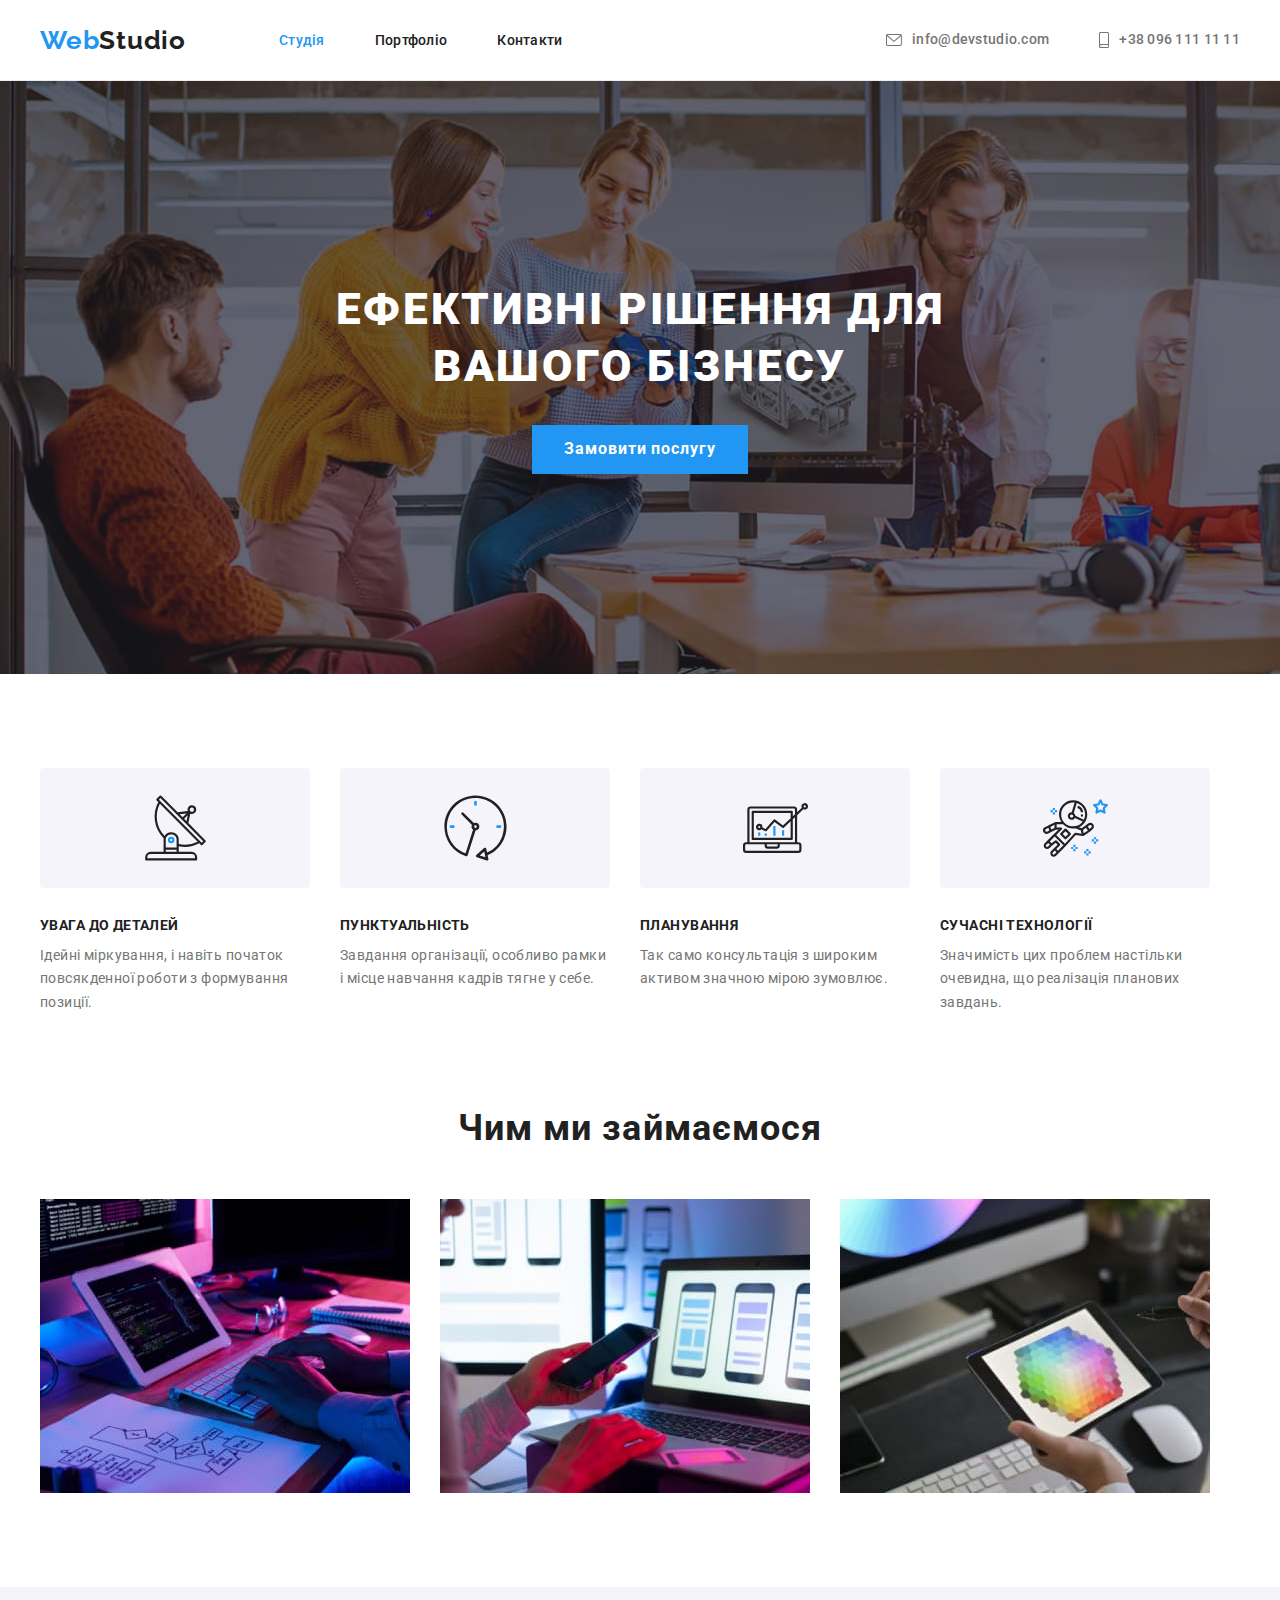
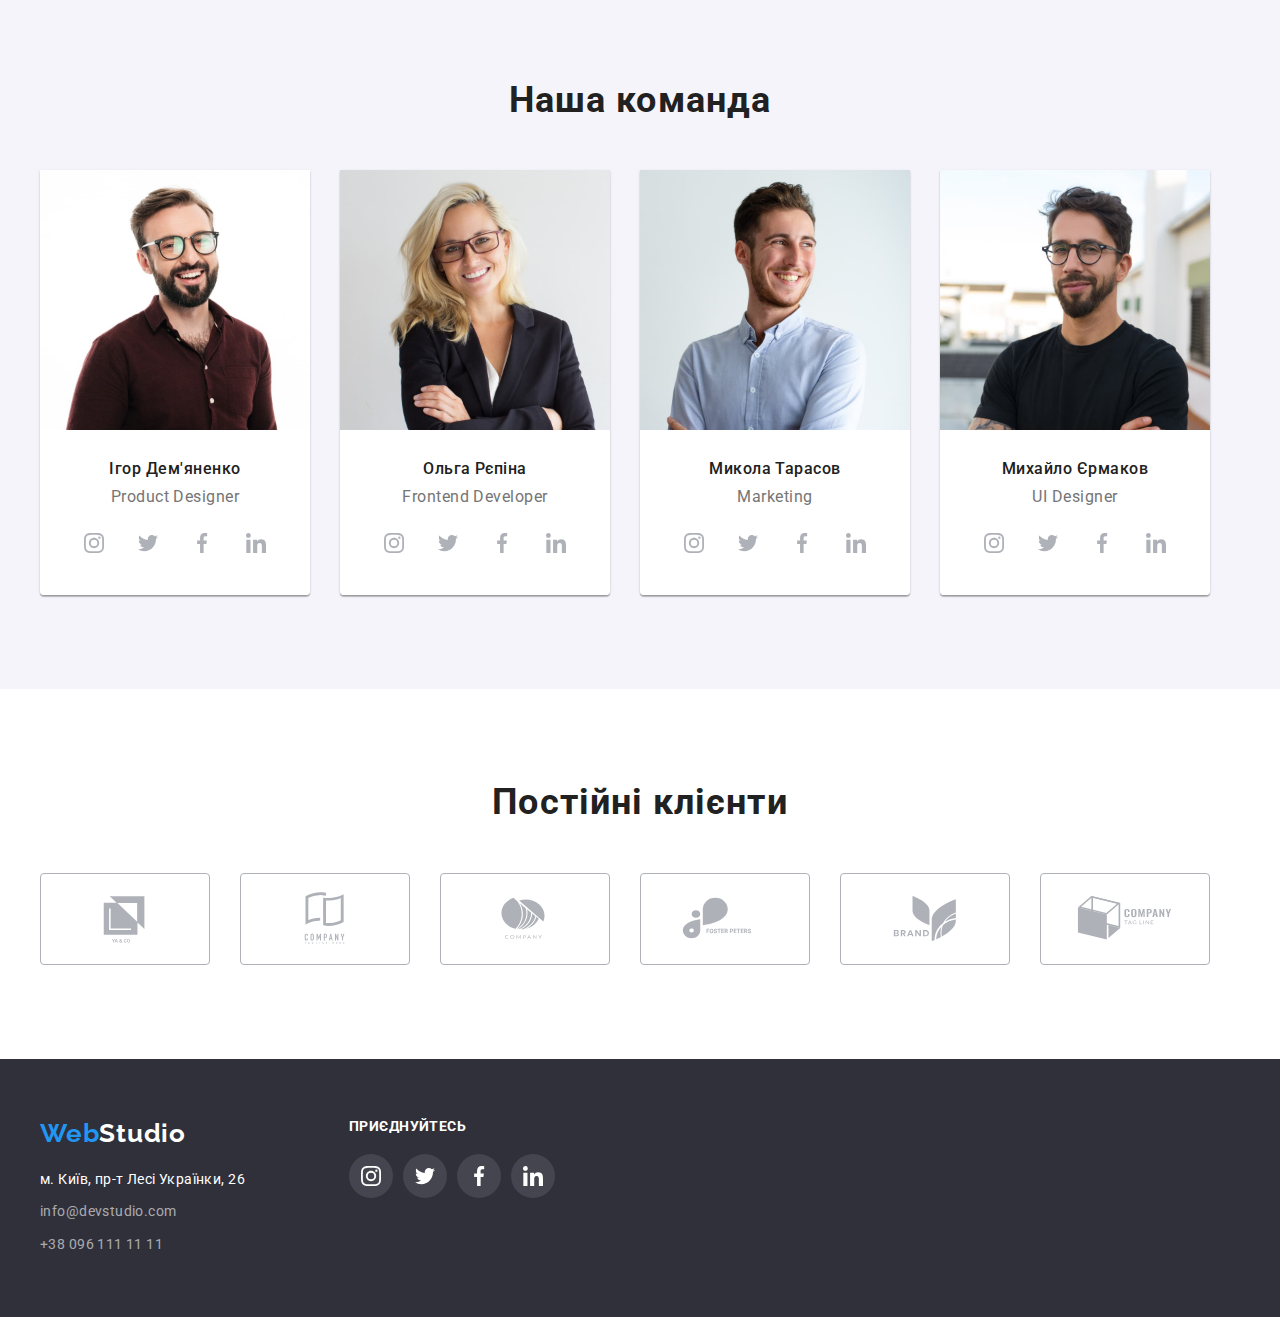
==== index.html @ 3f1c40d0 "Initial commit" ====
<!DOCTYPE html>
<html lang="en">
  <head>
    <meta charset="UTF-8" />
    <meta http-equiv="X-UA-Compatible" content="IE=edge" />
    <meta name="viewport" content="width=device-width, initial-scale=1.0" />

    <title>HTML+CSS Bootcamp</title>

    <link
      rel="stylesheet"
      href="https://cdnjs.cloudflare.com/ajax/libs/modern-normalize/1.0.0/modern-normalize.min.css"
    />

    <link href="/css/styles.css" rel="stylesheet" />
  </head>

  <body>
    <header class="header">
      <div class="container navbar">
        <a href="/" class="logo"><span>Web</span>Studio</a>

        <nav>
          <ul class="nav-list">
            <li class="nav-item">
              <a href="/" class="nav-link active">Студія</a>
            </li>
            <li class="nav-item">
              <a href="/portfolio.html" class="nav-link">Портфоліо</a>
            </li>
            <li class="nav-item">
              <a href="#" class="nav-link">Контакти</a>
            </li>
          </ul>
        </nav>

        <div class="contacts">
          <a href="mailto:info@devstudio.com" class="contacts-link">
            <svg width="16" height="12" class="contacts-icon">
              <use href="/images/icons.svg#icon-envelope"></use>
            </svg>
            info@devstudio.com
          </a>
          <a href="tel:+380961111111" class="contacts-link">
            <svg width="10" height="16" class="contacts-icon">
              <use href="/images/icons.svg#icon-smartphone"></use>
            </svg>
            +38 096 111 11 11
          </a>
        </div>
      </div>
    </header>

    <main>
      <section class="main">
        <div class="container">
          <h1>Ефективні рішення для вашого бізнесу</h1>
          <button type="button" class="btn btn-primary">
            Замовити послугу
          </button>
        </div>
      </section>

      <section class="features section">
        <div class="container">
          <ul class="feature-list">
            <li class="feature-item">
              <div class="feature-header flex">
                <svg width="65" height="70" class="feature-icon">
                  <use href="/images/icons.svg#icon-antenna"></use>
                </svg>
              </div>
              <p class="feature-title">Увага до деталей</p>
              <p class="feature-text">
                Ідейні міркування, і навіть початок повсякденної роботи з
                формування позиції.
              </p>
            </li>
            <li class="feature-item">
              <div class="feature-header flex">
                <svg width="65" height="70" class="feature-icon">
                  <use href="/images/icons.svg#icon-clock"></use>
                </svg>
              </div>
              <p class="feature-title">Пунктуальність</p>
              <p class="feature-text">
                Завдання організації, особливо рамки і місце навчання кадрів
                тягне у себе.
              </p>
            </li>
            <li class="feature-item">
              <div class="feature-header flex">
                <svg width="65" height="70" class="feature-icon">
                  <use href="/images/icons.svg#icon-diagram"></use>
                </svg>
              </div>
              <p class="feature-title">Планування</p>
              <p class="feature-text">
                Так само консультація з широким активом значною мірою зумовлює.
              </p>
            </li>
            <li class="feature-item">
              <div class="feature-header flex">
                <svg width="65" height="70" class="feature-icon">
                  <use href="/images/icons.svg#icon-astronaut"></use>
                </svg>
              </div>
              <p class="feature-title">Сучасні технології</p>
              <p class="feature-text">
                Значимість цих проблем настільки очевидна, що реалізація
                планових завдань.
              </p>
            </li>
          </ul>
        </div>
      </section>

      <section class="about-us section">
        <div class="container">
          <h2 class="section-title">Чим ми займаємося</h2>
          <ul class="gallery-list">
            <li class="gallery-item">
              <img
                src="images/image-01.jpg"
                alt="Developer learning HTML markup"
                width="370"
                height="294"
              />
            </li>
            <li class="gallery-item">
              <img
                src="images/image-02.jpg"
                alt="Developer learning HTML flex-box"
                width="370"
                height="294"
              />
            </li>
            <li class="gallery-item">
              <img
                src="images/image-03.jpg"
                alt="Developer using color-picker"
                width="370"
                height="294"
              />
            </li>
          </ul>
        </div>
      </section>

      <section class="team section">
        <div class="container">
          <h2 class="section-title">Наша команда</h2>
          <ul class="team-list">
            <li class="team-item">
              <figure>
                <img
                  src="images/hero-01.jpg"
                  alt="Product Designer"
                  width="270"
                  height="260"
                />
                <figcaption>
                  <p class="team-name">Ігор Дем'яненко</p>
                  <p class="team-role">Product Designer</p>
                  <ul class="social-links-list">
                    <li class="social-links-item">
                      <a href="#" class="social-link flex">
                        <svg width="20" height="20" class="social-icon">
                          <use href="/images/icons.svg#icon-instagram"></use>
                        </svg>
                      </a>
                    </li>
                    <li class="social-links-item">
                      <a href="#" class="social-link flex">
                        <svg width="20" height="20" class="social-icon">
                          <use href="/images/icons.svg#icon-twitter"></use>
                        </svg>
                      </a>
                    </li>
                    <li class="social-links-item">
                      <a href="#" class="social-link flex">
                        <svg width="20" height="20" class="social-icon">
                          <use href="/images/icons.svg#icon-facebook"></use>
                        </svg>
                      </a>
                    </li>
                    <li class="social-links-item">
                      <a href="#" class="social-link flex">
                        <svg width="20" height="20" class="social-icon">
                          <use href="/images/icons.svg#icon-linkedin"></use>
                        </svg>
                      </a>
                    </li>
                  </ul>
                </figcaption>
              </figure>
            </li>
            <li class="team-item">
              <figure>
                <img
                  src="images/hero-02.jpg"
                  alt="Frontend Developer"
                  width="270"
                  height="260"
                />
                <figcaption>
                  <p class="team-name">Ольга Рєпіна</p>
                  <p class="team-role">Frontend Developer</p>
                  <ul class="social-links-list">
                    <li class="social-links-item">
                      <a href="#" class="social-link flex">
                        <svg width="20" height="20" class="social-icon">
                          <use href="/images/icons.svg#icon-instagram"></use>
                        </svg>
                      </a>
                    </li>
                    <li class="social-links-item">
                      <a href="#" class="social-link flex">
                        <svg width="20" height="20" class="social-icon">
                          <use href="/images/icons.svg#icon-twitter"></use>
                        </svg>
                      </a>
                    </li>
                    <li class="social-links-item">
                      <a href="#" class="social-link flex">
                        <svg width="20" height="20" class="social-icon">
                          <use href="/images/icons.svg#icon-facebook"></use>
                        </svg>
                      </a>
                    </li>
                    <li class="social-links-item">
                      <a href="#" class="social-link flex">
                        <svg width="20" height="20" class="social-icon">
                          <use href="/images/icons.svg#icon-linkedin"></use>
                        </svg>
                      </a>
                    </li>
                  </ul>
                </figcaption>
              </figure>
            </li>
            <li class="team-item">
              <figure>
                <img
                  src="images/hero-03.jpg"
                  alt="Marketing"
                  width="270"
                  height="260"
                />
                <figcaption>
                  <p class="team-name">Микола Тарасов</p>
                  <p class="team-role">Marketing</p>
                  <ul class="social-links-list">
                    <li class="social-links-item">
                      <a href="#" class="social-link flex">
                        <svg width="20" height="20" class="social-icon">
                          <use href="/images/icons.svg#icon-instagram"></use>
                        </svg>
                      </a>
                    </li>
                    <li class="social-links-item">
                      <a href="#" class="social-link flex">
                        <svg width="20" height="20" class="social-icon">
                          <use href="/images/icons.svg#icon-twitter"></use>
                        </svg>
                      </a>
                    </li>
                    <li class="social-links-item">
                      <a href="#" class="social-link flex">
                        <svg width="20" height="20" class="social-icon">
                          <use href="/images/icons.svg#icon-facebook"></use>
                        </svg>
                      </a>
                    </li>
                    <li class="social-links-item">
                      <a href="#" class="social-link flex">
                        <svg width="20" height="20" class="social-icon">
                          <use href="/images/icons.svg#icon-linkedin"></use>
                        </svg>
                      </a>
                    </li>
                  </ul>
                </figcaption>
              </figure>
            </li>
            <li class="team-item">
              <figure>
                <img
                  src="images/hero-04.jpg"
                  alt="UI Designer"
                  width="270"
                  height="260"
                />
                <figcaption>
                  <p class="team-name">Михайло Єрмаков</p>
                  <p class="team-role">UI Designer</p>
                  <ul class="social-links-list">
                    <li class="social-links-item">
                      <a href="#" class="social-link flex">
                        <svg width="20" height="20" class="social-icon">
                          <use href="/images/icons.svg#icon-instagram"></use>
                        </svg>
                      </a>
                    </li>
                    <li class="social-links-item">
                      <a href="#" class="social-link flex">
                        <svg width="20" height="20" class="social-icon">
                          <use href="/images/icons.svg#icon-twitter"></use>
                        </svg>
                      </a>
                    </li>
                    <li class="social-links-item">
                      <a href="#" class="social-link flex">
                        <svg width="20" height="20" class="social-icon">
                          <use href="/images/icons.svg#icon-facebook"></use>
                        </svg>
                      </a>
                    </li>
                    <li class="social-links-item">
                      <a href="#" class="social-link flex">
                        <svg width="20" height="20" class="social-icon">
                          <use href="/images/icons.svg#icon-linkedin"></use>
                        </svg>
                      </a>
                    </li>
                  </ul>
                </figcaption>
              </figure>
            </li>
          </ul>
        </div>
      </section>

      <section class="clients section">
        <div class="container">
          <h2 class="section-title">Постійні клієнти</h2>
          <ul class="clients-list">
            <li class="clients-item">
              <a href="#" class="clients-data flex">
                <svg width="106" height="60" class="clients-icon">
                  <use href="/images/icons.svg#icon-logo-client-01"></use>
                </svg>
              </a>
            </li>
            <li class="clients-item">
              <a href="#" class="clients-data flex">
                <svg width="106" height="60" class="clients-icon">
                  <use href="/images/icons.svg#icon-logo-client-02"></use>
                </svg>
              </a>
            </li>
            <li class="clients-item">
              <a href="#" class="clients-data flex">
                <svg width="106" height="60" class="clients-icon">
                  <use href="/images/icons.svg#icon-logo-client-03"></use>
                </svg>
              </a>
            </li>
            <li class="clients-item">
              <a href="#" class="clients-data flex">
                <svg width="106" height="60" class="clients-icon">
                  <use href="/images/icons.svg#icon-logo-client-04"></use>
                </svg>
              </a>
            </li>
            <li class="clients-item">
              <a href="#" class="clients-data flex">
                <svg width="106" height="60" class="clients-icon">
                  <use href="/images/icons.svg#icon-logo-client-05"></use>
                </svg>
              </a>
            </li>
            <li class="clients-item">
              <a href="#" class="clients-data flex">
                <svg width="106" height="60" class="clients-icon">
                  <use href="/images/icons.svg#icon-logo-client-06"></use>
                </svg>
              </a>
            </li>
          </ul>
        </div>
      </section>
    </main>

    <footer class="footer">
      <div class="container footer-content">
        <div class="contacts-info">
          <a href="/" class="logo"><span>Web</span>Studio</a>
          <address>
            <p class="footer-text">м. Київ, пр-т Лесі Українки, 26</p>
            <a href="mailto:info@devstudio.com" class="footer-link">
              info@devstudio.com
            </a>
            <a href="tel:+380961111111" class="footer-link">
              +38 096 111 11 11
            </a>
          </address>
        </div>

        <div class="social-links">
          <p>Приєднуйтесь</p>
          <ul class="social-links-list">
            <li class="social-links-item">
              <a href="#" class="social-link flex">
                <svg width="20" height="20" class="social-icon">
                  <use href="/images/icons.svg#icon-instagram"></use>
                </svg>
              </a>
            </li>
            <li class="social-links-item">
              <a href="#" class="social-link flex">
                <svg width="20" height="20" class="social-icon">
                  <use href="/images/icons.svg#icon-twitter"></use>
                </svg>
              </a>
            </li>
            <li class="social-links-item">
              <a href="#" class="social-link flex">
                <svg width="20" height="20" class="social-icon">
                  <use href="/images/icons.svg#icon-facebook"></use>
                </svg>
              </a>
            </li>
            <li class="social-links-item">
              <a href="#" class="social-link flex">
                <svg width="20" height="20" class="social-icon">
                  <use href="/images/icons.svg#icon-linkedin"></use>
                </svg>
              </a>
            </li>
          </ul>
        </div>
      </div>
    </footer>
  </body>
</html>
---- css/styles.css ----
@import url("https://fonts.googleapis.com/css2?family=Raleway:wght@700&family=Roboto:wght@400;500;700;900&display=swap");

/* CSS variables */
:root {
  --color-blue: #2196f3;
  --color-dark: #212121;
  --color-grey: #757575;
  --color-white: #ffffff;
}

/* Global styles */
body {
  margin: 0;
  padding: 0;
  color: var(--color-dark);
  font-family: "Roboto", sans-serif;
  font-size: 16px;
  font-weight: 400;
  line-height: 1.1;
  color: var(--color-dark);
}

h1,
h2,
h3,
h4,
h5,
h6,
p,
ul,
figure {
  margin: 0;
}

ul {
  list-style: none;
  padding: 0;
}

img {
  display: block;
}

button {
  padding: 0;
  border: none;
}

a {
  text-decoration: none;
  color: var(--color-dark);
}

a:hover,
a:focus {
  color: var(--color-blue);
}

.container {
  max-width: 1200px;
  margin: 0 auto;
}

.section {
  padding-top: 94px;
  padding-bottom: 94px;
}

.section-title {
  font-size: 36px;
  font-weight: 700;
  text-align: center;
  letter-spacing: 0.03em;
  margin-bottom: 50px;
}

.flex {
  display: flex;
  justify-content: center;
  align-items: center;
}

.btn {
  cursor: pointer;
}

.btn-primary {
  background-color: var(--color-blue);
  color: var(--color-white);
  font-weight: 700;
  line-height: 1.8;
  letter-spacing: 0.06em;
  padding: 10px 32px;
}

.btn-secondary {
  background-color: #f5f4fa;
  font-weight: 500;
  line-height: 1.6;
  letter-spacing: 0.03em;
  padding: 6px 22px;
  border-radius: 4px;
}

.btn-secondary:hover,
.btn-secondary:focus {
  background-color: var(--color-blue);
  color: var(--color-white);
  box-shadow: 0px 3px 1px rgba(0, 0, 0, 0.1), 0px 1px 2px rgba(0, 0, 0, 0.08),
    0px 2px 2px rgba(0, 0, 0, 0.12);
}

/* Project Logo */
.logo {
  font-family: "Raleway", sans-serif;
  font-size: 26px;
  font-weight: 700;
  letter-spacing: 0.03em;
  margin-right: 93px;
}

.logo:hover,
.logo:focus {
  color: var(--color-dark);
}

.logo > span {
  color: var(--color-blue);
}

/* Header */
.header {
  border-bottom: 1px solid #ececec;
}

.navbar {
  display: flex;
  align-items: center;
  height: 80px;
}

.nav-list {
  display: flex;
}

.nav-item:not(:last-child) {
  margin-right: 50px;
}

.nav-link {
  font-size: 14px;
  font-weight: 500;
  letter-spacing: 0.02em;
}

.nav-link:hover,
.nav-link:focus {
  color: var(--color-blue);
}

.nav-link.active {
  color: var(--color-blue);
}

.contacts {
  margin-left: auto;
  display: flex;
}

.contacts-link {
  font-size: 14px;
  font-weight: 500;
  letter-spacing: 0.02em;
  color: var(--color-grey);
  display: flex;
  align-items: center;
}

.contacts-link:not(:last-child) {
  margin-right: 50px;
}

.contacts-link:hover,
.contacts-link:focus {
  color: var(--color-blue);
}

.contacts-icon {
  margin-right: 10px;
  fill: var(--color-grey);
}

.contacts-link:hover .contacts-icon,
.contacts-link:focus .contacts-icon {
  fill: var(--color-blue);
}

/* Main section */
.main {
  background-color: #2f303a;
  background: linear-gradient(rgba(47, 48, 58, 0.4), rgba(47, 48, 58, 0.4)),
    url("/images/main-background.jpg");
  background-size: cover;
  background-repeat: no-repeat;
  padding: 200px 15px;
  text-align: center;
}

.main h1 {
  font-size: 44px;
  font-weight: 900;
  line-height: 1.3;
  letter-spacing: 0.06em;
  color: var(--color-white);
  text-transform: uppercase;
  max-width: 696px;
  margin: 0 auto 30px;
}

/* Features section */
.feature-list {
  display: flex;
}

.feature-item {
  max-width: 270px;
}

.feature-item:not(:last-child) {
  margin-right: 30px;
}

.feature-header {
  width: 100%;
  height: 120px;
  background-color: #f5f4fa;
  border-radius: 4px;
  margin-bottom: 30px;
}

.feature-icon {
  width: auto;
}

.feature-title {
  font-size: 14px;
  font-weight: 700;
  letter-spacing: 0.03em;
  text-transform: uppercase;
  margin-bottom: 10px;
}

.feature-text {
  font-size: 14px;
  line-height: 1.7;
  letter-spacing: 0.03em;
  color: var(--color-grey);
}

/* About-us section */
.about-us.section {
  padding-top: 0;
}

.gallery-list {
  display: flex;
}

.gallery-item:not(:last-child) {
  margin-right: 30px;
}

/* Team section */
.team {
  background-color: #f5f4fa;
}

.team-list {
  display: flex;
}

.team-item:not(:last-child) {
  margin-right: 30px;
}

.team-item {
  box-shadow: 0px 1px 3px rgba(0, 0, 0, 0.12), 0px 1px 1px rgba(0, 0, 0, 0.14),
    0px 2px 1px rgba(0, 0, 0, 0.2);
  border-radius: 0 0 4px 4px;
}

.team-item figcaption {
  padding: 30px 15px;
  background-color: var(--color-white);
  border-radius: 0 0 4px 4px;
}

.team-name {
  font-weight: 500;
  text-align: center;
  letter-spacing: 0.03em;
  margin-bottom: 10px;
}

.team-role {
  color: var(--color-grey);
  text-align: center;
  letter-spacing: 0.03em;
  margin-bottom: 16px;
}

/* Clients section */
.clients-list {
  display: flex;
}

.clients-item:not(:last-child) {
  margin-right: 30px;
}

.clients-data {
  width: 170px;
  height: 92px;
  border: 1px solid #afb1b8;
  border-radius: 4px;
}

.clients-icon {
  fill: #afb1b8;
}

.clients-data:hover,
.clients-data:focus {
  border-color: var(--color-blue);
}

.clients-data:hover .clients-icon,
.clients-data:focus .clients-icon {
  fill: var(--color-blue);
}

/* Portfolio section */
.controls-list {
  display: flex;
  justify-content: center;
  margin-bottom: 50px;
}

.controls-item:not(:last-child) {
  margin-right: 8px;
}

.project-list {
  display: grid;
  gap: 30px;
  grid-template-columns: repeat(3, 1fr);
}

.project-item {
  border: 1px solid #eeeeee;
}

.project-link:hover figure,
.project-link:focus figure {
  overflow: hidden;
  box-shadow: 0px 1px 1px rgba(0, 0, 0, 0.12), 0px 4px 4px rgba(0, 0, 0, 0.06),
    1px 4px 6px rgba(0, 0, 0, 0.16);
}

.project-link:hover,
.project-link:focus {
  color: var(--color-dark);
}

.project-item {
  max-width: 370px;
}

.project-item figcaption {
  padding: 24px 20px;
}

.project-name {
  font-size: 18px;
  font-weight: 700;
  line-height: 2;
  letter-spacing: 0.06em;
  margin-bottom: 4px;
}

.project-type {
  line-height: 1.8;
  color: var(--color-grey);
  letter-spacing: 0.03em;
}

/* Social links */
.social-links-list {
  display: flex;
  justify-content: center;
}

.social-links-item:not(:last-child) {
  margin-right: 10px;
}

.social-link {
  background-color: transparent;
  width: 44px;
  height: 44px;
  border-radius: 50%;
  padding: 12px;
}

.social-link:hover,
.social-link:focus {
  background-color: var(--color-blue);
}

.social-icon {
  fill: #afb1b8;
}

.social-link:hover .social-icon,
.social-link:focus .social-icon {
  fill: var(--color-white);
}

/* Footer */
.footer {
  background-color: #2f303a;
  padding: 60px 15px;
}

.footer-content {
  display: flex;
}

.footer .logo,
.footer .logo:hover,
.footer .logo:focus {
  color: var(--color-white);
}

.footer address {
  font-style: normal;
}

.footer-text {
  font-size: 14px;
  line-height: 1.7;
  color: var(--color-white);
  letter-spacing: 0.03em;
  margin-top: 20px;
}

.footer-text,
.footer-link:not(:last-child) {
  margin-bottom: 9px;
}

.footer address {
  display: flex;
  flex-direction: column;
  max-width: 231px;
}

.footer-link {
  width: 100%;
  font-size: 14px;
  line-height: 1.7;
  letter-spacing: 0.03em;
  color: rgba(255, 255, 255, 0.6);
}

.footer-link:hover,
.footer-link:focus {
  color: var(--color-white);
}

.footer .contacts-info {
  margin-right: 70px;
}

.footer .social-links p {
  font-size: 14px;
  font-weight: 700;
  letter-spacing: 0.03em;
  text-transform: uppercase;
  margin-bottom: 20px;
  color: var(--color-white);
}

.footer .social-link {
  background-color: rgba(255, 255, 255, 0.1);
}

.footer .social-link:hover,
.footer .social-link:focus {
  background-color: var(--color-blue);
}

.footer .social-icon {
  fill: var(--color-white);
}
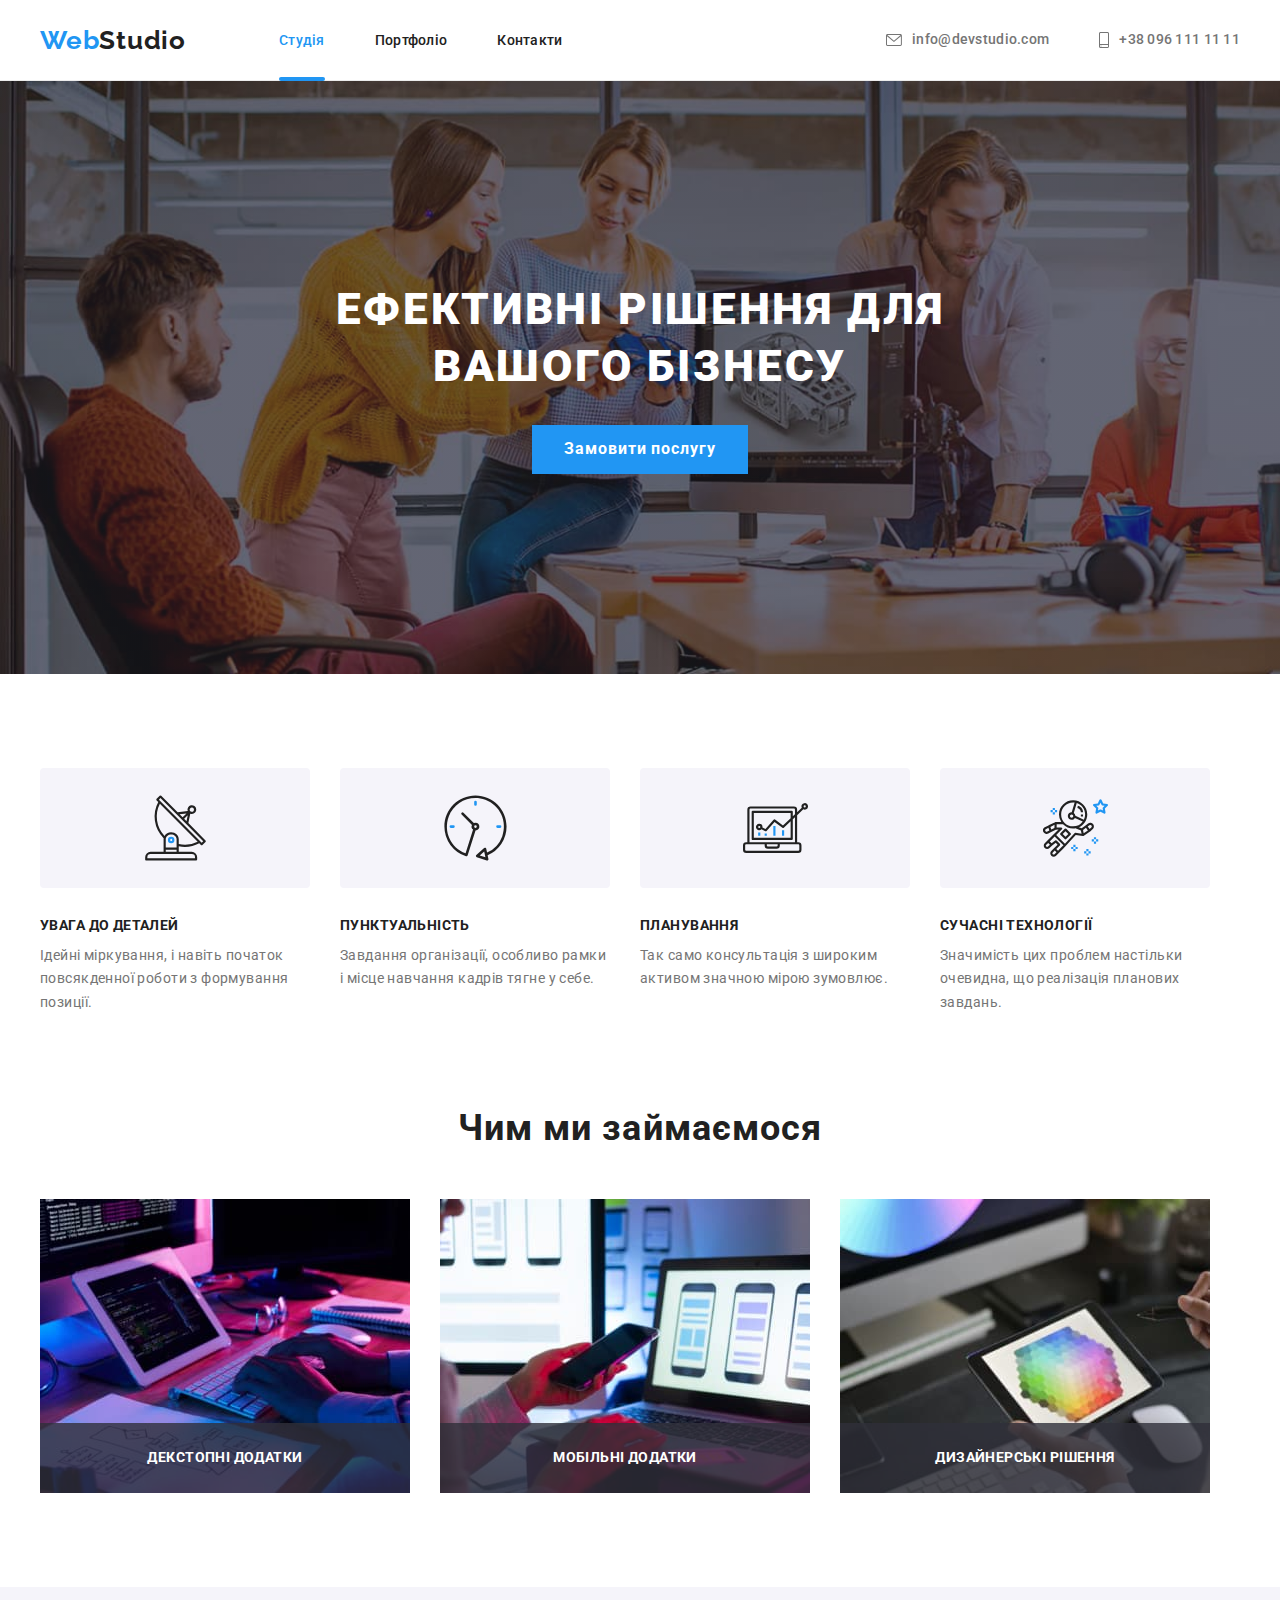
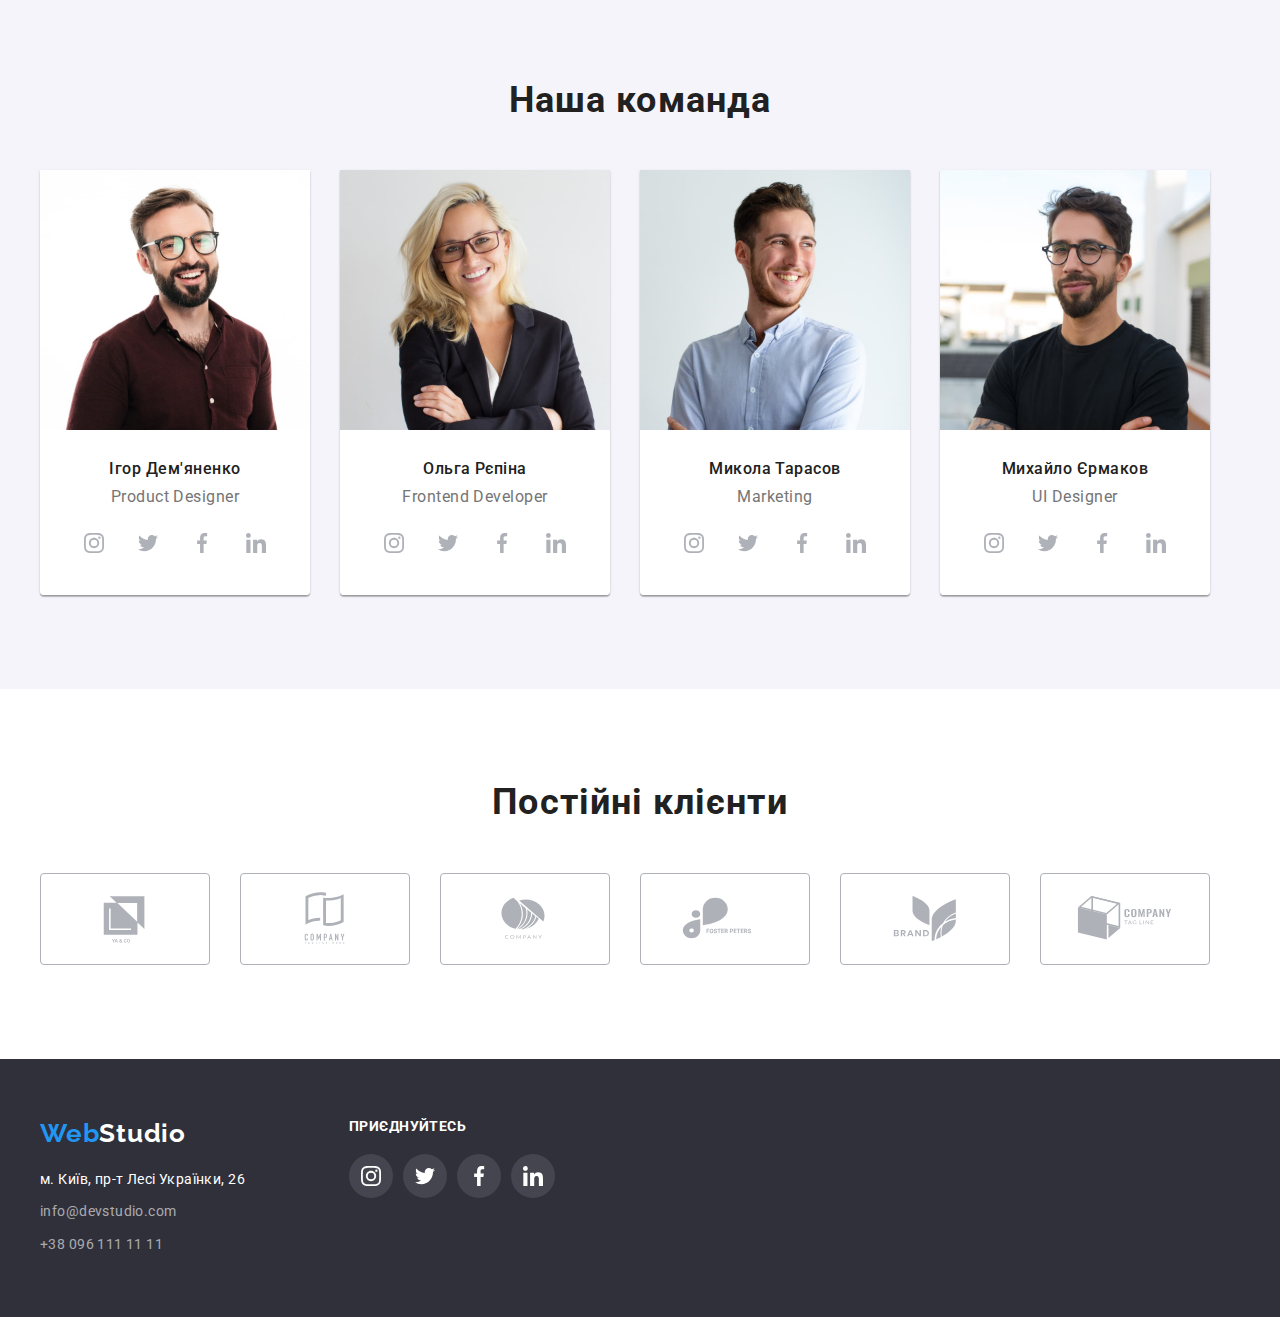
==== commit 22e33366: "Fix initial commit" ====
--- a/index.html
+++ b/index.html
@@ -55,7 +55,7 @@
       <section class="main">
         <div class="container">
           <h1>Ефективні рішення для вашого бізнесу</h1>
-          <button type="button" class="btn btn-primary">
+          <button type="button" class="btn btn-primary" data-modal-open>
             Замовити послугу
           </button>
         </div>
@@ -126,6 +126,7 @@
                 width="370"
                 height="294"
               />
+              <div class="gallery-text">Декстопні додатки</div>
             </li>
             <li class="gallery-item">
               <img
@@ -134,6 +135,7 @@
                 width="370"
                 height="294"
               />
+              <div class="gallery-text">Мобільні додатки</div>
             </li>
             <li class="gallery-item">
               <img
@@ -142,6 +144,7 @@
                 width="370"
                 height="294"
               />
+              <div class="gallery-text">Дизайнерські рішення</div>
             </li>
           </ul>
         </div>
@@ -336,42 +339,42 @@
           <h2 class="section-title">Постійні клієнти</h2>
           <ul class="clients-list">
             <li class="clients-item">
-              <a href="#" class="clients-data flex">
+              <a href="#" class="clients-link flex">
                 <svg width="106" height="60" class="clients-icon">
                   <use href="/images/icons.svg#icon-logo-client-01"></use>
                 </svg>
               </a>
             </li>
             <li class="clients-item">
-              <a href="#" class="clients-data flex">
+              <a href="#" class="clients-link flex">
                 <svg width="106" height="60" class="clients-icon">
                   <use href="/images/icons.svg#icon-logo-client-02"></use>
                 </svg>
               </a>
             </li>
             <li class="clients-item">
-              <a href="#" class="clients-data flex">
+              <a href="#" class="clients-link flex">
                 <svg width="106" height="60" class="clients-icon">
                   <use href="/images/icons.svg#icon-logo-client-03"></use>
                 </svg>
               </a>
             </li>
             <li class="clients-item">
-              <a href="#" class="clients-data flex">
+              <a href="#" class="clients-link flex">
                 <svg width="106" height="60" class="clients-icon">
                   <use href="/images/icons.svg#icon-logo-client-04"></use>
                 </svg>
               </a>
             </li>
             <li class="clients-item">
-              <a href="#" class="clients-data flex">
+              <a href="#" class="clients-link flex">
                 <svg width="106" height="60" class="clients-icon">
                   <use href="/images/icons.svg#icon-logo-client-05"></use>
                 </svg>
               </a>
             </li>
             <li class="clients-item">
-              <a href="#" class="clients-data flex">
+              <a href="#" class="clients-link flex">
                 <svg width="106" height="60" class="clients-icon">
                   <use href="/images/icons.svg#icon-logo-client-06"></use>
                 </svg>
@@ -432,5 +435,17 @@
         </div>
       </div>
     </footer>
+
+    <div class="backdrop is-hidden" data-modal>
+      <div class="modal">
+        <button type="button" class="close-btn" data-modal-close>
+          <svg width="11" height="11">
+            <use href="/images/icons.svg#icon-close"></use>
+          </svg>
+        </button>
+      </div>
+    </div>
+
+    <script src="/js/modal.js"></script>
   </body>
 </html>
--- a/css/styles.css
+++ b/css/styles.css
@@ -82,6 +82,8 @@
 
 .btn {
   cursor: pointer;
+  transition-property: background-color, color;
+  transition: 250ms cubic-bezier(0.4, 0, 0.2, 1);
 }
 
 .btn-primary {
@@ -143,6 +145,10 @@
   display: flex;
 }
 
+.nav-item {
+  position: relative;
+}
+
 .nav-item:not(:last-child) {
   margin-right: 50px;
 }
@@ -151,6 +157,7 @@
   font-size: 14px;
   font-weight: 500;
   letter-spacing: 0.02em;
+  transition: color 250ms cubic-bezier(0.4, 0, 0.2, 1);
 }
 
 .nav-link:hover,
@@ -162,6 +169,17 @@
   color: var(--color-blue);
 }
 
+.nav-item .active::after {
+  content: "";
+  display: block;
+  position: absolute;
+  bottom: -32px;
+  width: 100%;
+  height: 4px;
+  border-radius: 2px;
+  background-color: var(--color-blue);
+}
+
 .contacts {
   margin-left: auto;
   display: flex;
@@ -174,6 +192,7 @@
   color: var(--color-grey);
   display: flex;
   align-items: center;
+  transition: color 250ms cubic-bezier(0.4, 0, 0.2, 1);
 }
 
 .contacts-link:not(:last-child) {
@@ -188,6 +207,7 @@
 .contacts-icon {
   margin-right: 10px;
   fill: var(--color-grey);
+  transition: fill 250ms cubic-bezier(0.4, 0, 0.2, 1);
 }
 
 .contacts-link:hover .contacts-icon,
@@ -266,8 +286,26 @@
   display: flex;
 }
 
+.gallery-item {
+  position: relative;
+}
+
 .gallery-item:not(:last-child) {
   margin-right: 30px;
+}
+
+.gallery-text {
+  position: absolute;
+  bottom: 0;
+  padding: 27px 15px;
+  width: 100%;
+  font-size: 14px;
+  font-weight: 700;
+  letter-spacing: 0.03em;
+  text-align: center;
+  text-transform: uppercase;
+  background-color: rgba(47, 48, 58, 0.8);
+  color: var(--color-white);
 }
 
 /* Team section */
@@ -318,24 +356,26 @@
   margin-right: 30px;
 }
 
-.clients-data {
+.clients-link {
   width: 170px;
   height: 92px;
   border: 1px solid #afb1b8;
   border-radius: 4px;
+  transition: border-color 250ms cubic-bezier(0.4, 0, 0.2, 1);
 }
 
 .clients-icon {
   fill: #afb1b8;
-}
-
-.clients-data:hover,
-.clients-data:focus {
+  transition: fill 250ms cubic-bezier(0.4, 0, 0.2, 1);
+}
+
+.clients-link:hover,
+.clients-link:focus {
   border-color: var(--color-blue);
 }
 
-.clients-data:hover .clients-icon,
-.clients-data:focus .clients-icon {
+.clients-link:hover .clients-icon,
+.clients-link:focus .clients-icon {
   fill: var(--color-blue);
 }
 
@@ -358,6 +398,7 @@
 
 .project-item {
   border: 1px solid #eeeeee;
+  max-width: 370px;
 }
 
 .project-link:hover figure,
@@ -372,11 +413,7 @@
   color: var(--color-dark);
 }
 
-.project-item {
-  max-width: 370px;
-}
-
-.project-item figcaption {
+.project-info {
   padding: 24px 20px;
 }
 
@@ -394,6 +431,31 @@
   letter-spacing: 0.03em;
 }
 
+.project-container {
+  position: relative;
+  overflow: hidden;
+}
+
+.project-text {
+  padding: 66px 24px;
+  position: absolute;
+  top: 0;
+  left: 0;
+  width: 100%;
+  transform: translateY(100%);
+  background-color: rgba(33, 150, 243, 0.9);
+  color: var(--color-white);
+  font-size: 18px;
+  line-height: 1.5;
+  letter-spacing: 0.03em;
+  transition: transform 250ms cubic-bezier(0.4, 0, 0.2, 1);
+}
+
+.project-link:hover .project-text,
+.project-link:focus .project-text {
+  transform: translateY(0%);
+}
+
 /* Social links */
 .social-links-list {
   display: flex;
@@ -410,6 +472,7 @@
   height: 44px;
   border-radius: 50%;
   padding: 12px;
+  transition: background-color 250ms cubic-bezier(0.4, 0, 0.2, 1);
 }
 
 .social-link:hover,
@@ -419,11 +482,58 @@
 
 .social-icon {
   fill: #afb1b8;
+  transition: fill 250ms cubic-bezier(0.4, 0, 0.2, 1);
 }
 
 .social-link:hover .social-icon,
 .social-link:focus .social-icon {
   fill: var(--color-white);
+}
+
+/* Modal window */
+.backdrop {
+  position: fixed;
+  top: 0;
+  left: 0;
+  width: 100%;
+  height: 100%;
+  background-color: rgba(0, 0, 0, 0.2);
+  opacity: 1;
+  transition: opacity 250ms cubic-bezier(0.4, 0, 0.2, 1);
+}
+
+.modal {
+  position: absolute;
+  top: 50%;
+  left: 50%;
+  width: 528px;
+  min-height: 581px;
+  transform: translate(-50%, -50%);
+  background-color: var(--color-white);
+  border-radius: 4px;
+  box-shadow: 0px 1px 3px rgba(0, 0, 0, 0.12), 0px 1px 1px rgba(0, 0, 0, 0.14),
+    0px 2px 1px rgba(0, 0, 0, 0.2);
+}
+
+.close-btn {
+  display: flex;
+  align-items: center;
+  justify-content: center;
+  position: absolute;
+  top: 8px;
+  right: 8px;
+  width: 30px;
+  height: 30px;
+  border: 1px solid rgba(0, 0, 0, 0.1);
+  border-radius: 50%;
+  background-color: var(--third-color);
+  cursor: pointer;
+}
+
+.is-hidden {
+  opacity: 0;
+  visibility: 0;
+  pointer-events: none;
 }
 
 /* Footer */
@@ -471,6 +581,7 @@
   line-height: 1.7;
   letter-spacing: 0.03em;
   color: rgba(255, 255, 255, 0.6);
+  transition: color 250ms cubic-bezier(0.4, 0, 0.2, 1);
 }
 
 .footer-link:hover,
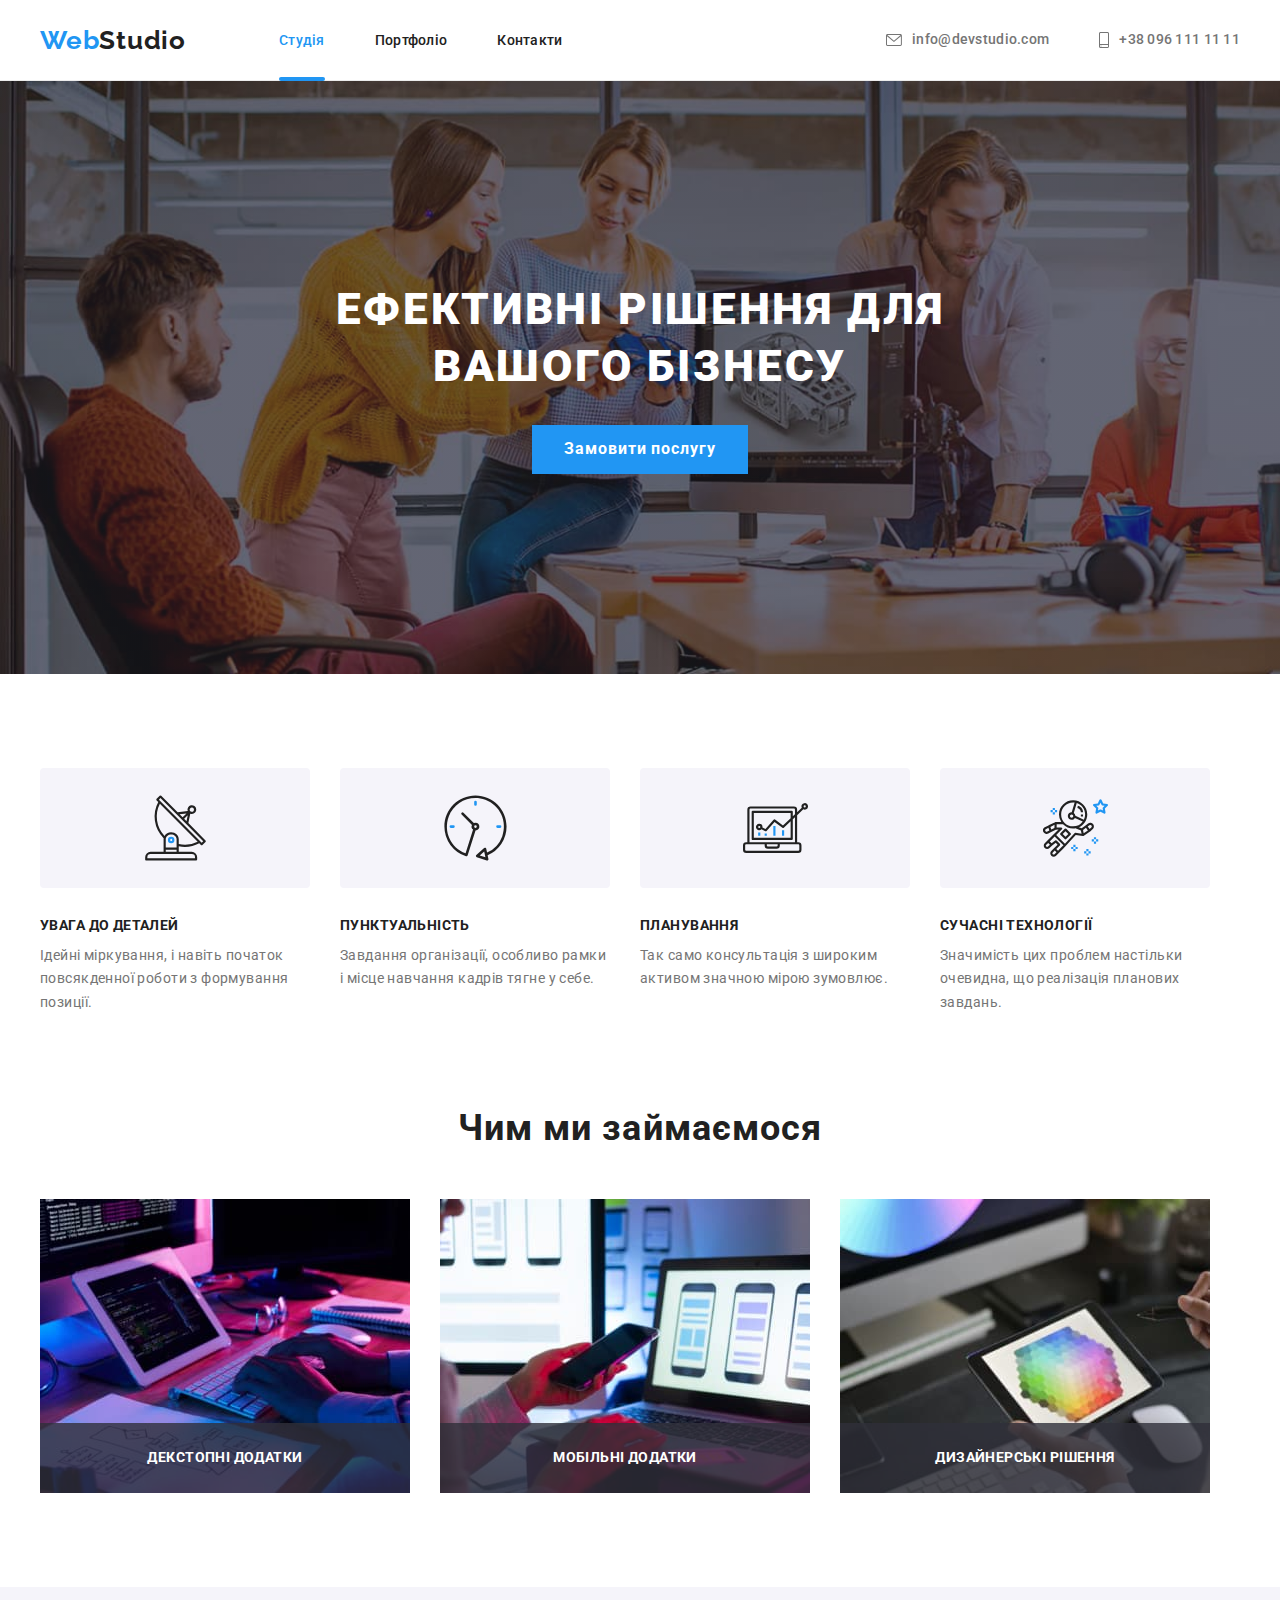
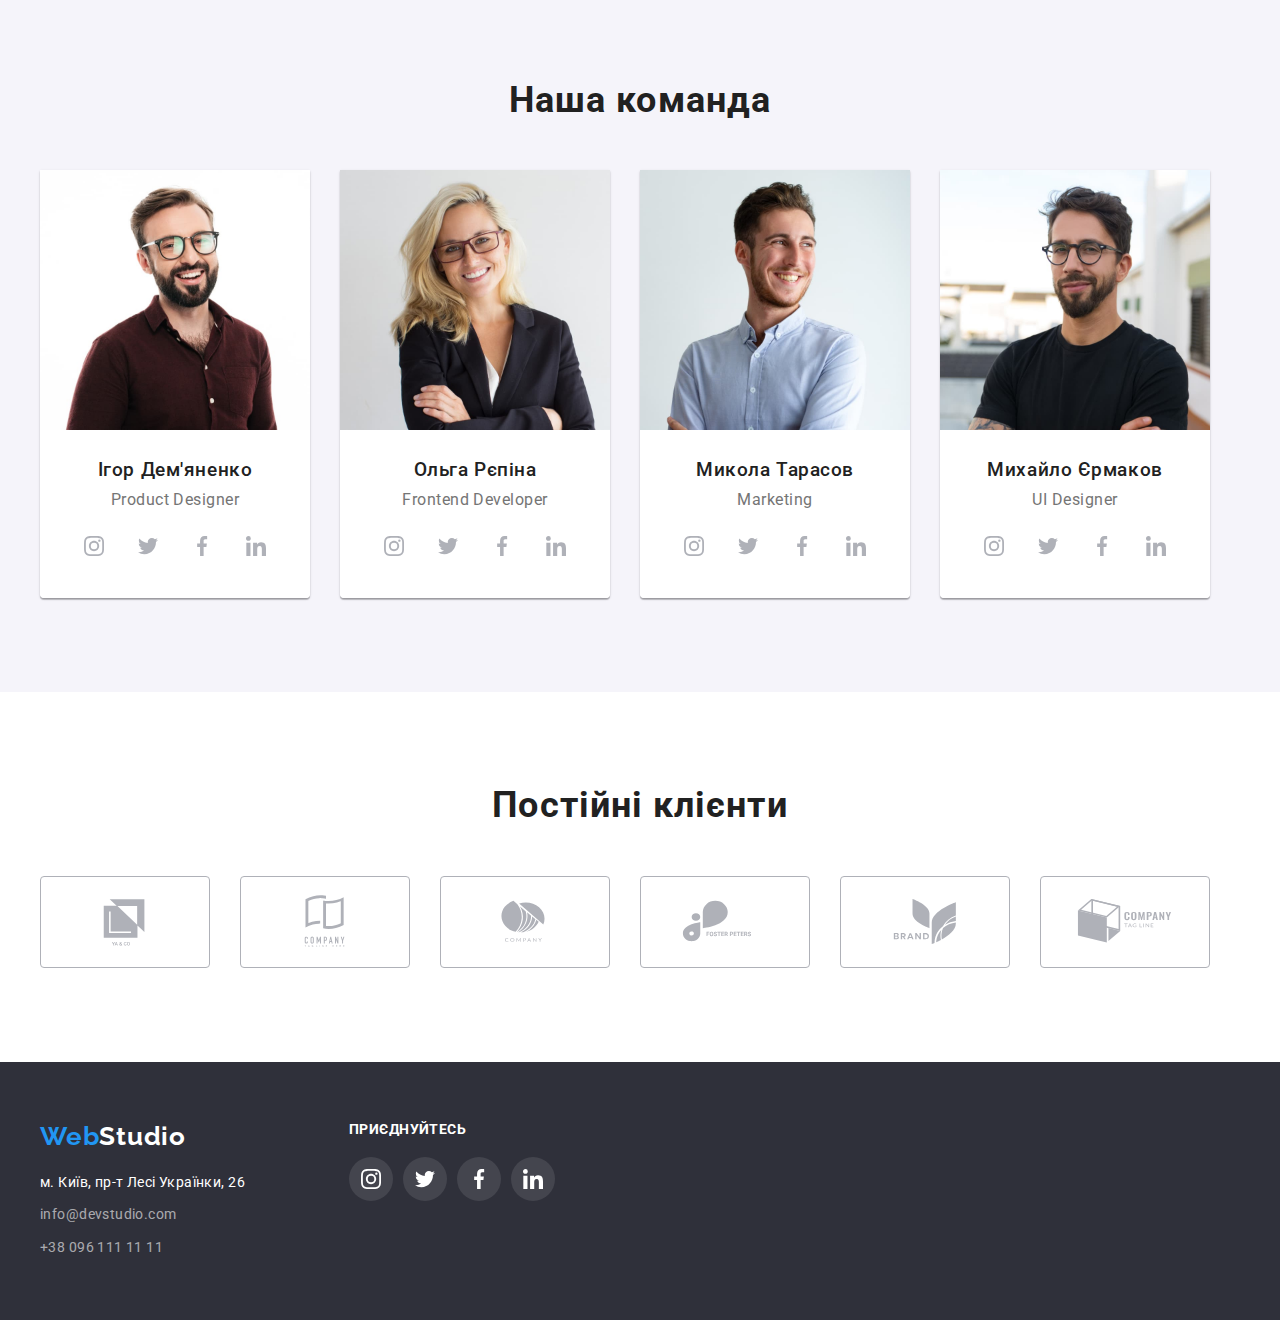
==== commit 5ce93572: "Small fixes" ====
--- a/index.html
+++ b/index.html
@@ -12,21 +12,21 @@
       href="https://cdnjs.cloudflare.com/ajax/libs/modern-normalize/1.0.0/modern-normalize.min.css"
     />
 
-    <link href="/css/styles.css" rel="stylesheet" />
+    <link href="css/styles.css" rel="stylesheet" />
   </head>
 
   <body>
     <header class="header">
       <div class="container navbar">
-        <a href="/" class="logo"><span>Web</span>Studio</a>
+        <a href="index.html" class="logo"><span>Web</span>Studio</a>
 
         <nav>
           <ul class="nav-list">
             <li class="nav-item">
-              <a href="/" class="nav-link active">Студія</a>
+              <a href="index.html" class="nav-link active">Студія</a>
             </li>
             <li class="nav-item">
-              <a href="/portfolio.html" class="nav-link">Портфоліо</a>
+              <a href="portfolio.html" class="nav-link">Портфоліо</a>
             </li>
             <li class="nav-item">
               <a href="#" class="nav-link">Контакти</a>
@@ -34,27 +34,31 @@
           </ul>
         </nav>
 
-        <div class="contacts">
-          <a href="mailto:info@devstudio.com" class="contacts-link">
-            <svg width="16" height="12" class="contacts-icon">
-              <use href="/images/icons.svg#icon-envelope"></use>
-            </svg>
-            info@devstudio.com
-          </a>
-          <a href="tel:+380961111111" class="contacts-link">
-            <svg width="10" height="16" class="contacts-icon">
-              <use href="/images/icons.svg#icon-smartphone"></use>
-            </svg>
-            +38 096 111 11 11
-          </a>
-        </div>
+        <ul class="contacts-list">
+          <li class="contacts-item">
+            <a href="mailto:info@devstudio.com" class="contacts-link">
+              <svg width="16" height="12" class="contacts-icon">
+                <use href="images/icons.svg#icon-envelope"></use>
+              </svg>
+              info@devstudio.com
+            </a>
+          </li>
+          <li class="contacts-item">
+            <a href="tel:+380961111111" class="contacts-link">
+              <svg width="10" height="16" class="contacts-icon">
+                <use href="images/icons.svg#icon-smartphone"></use>
+              </svg>
+              +38 096 111 11 11
+            </a>
+          </li>
+        </ul>
       </div>
     </header>
 
     <main>
       <section class="main">
         <div class="container">
-          <h1>Ефективні рішення для вашого бізнесу</h1>
+          <h1 class="main-title">Ефективні рішення для вашого бізнесу</h1>
           <button type="button" class="btn btn-primary" data-modal-open>
             Замовити послугу
           </button>
@@ -63,14 +67,15 @@
 
       <section class="features section">
         <div class="container">
+          <h2 class="section-title" style="display: none">Наші особливості</h2>
           <ul class="feature-list">
             <li class="feature-item">
               <div class="feature-header flex">
                 <svg width="65" height="70" class="feature-icon">
-                  <use href="/images/icons.svg#icon-antenna"></use>
-                </svg>
-              </div>
-              <p class="feature-title">Увага до деталей</p>
+                  <use href="images/icons.svg#icon-antenna"></use>
+                </svg>
+              </div>
+              <h3 class="feature-title">Увага до деталей</h3>
               <p class="feature-text">
                 Ідейні міркування, і навіть початок повсякденної роботи з
                 формування позиції.
@@ -79,10 +84,10 @@
             <li class="feature-item">
               <div class="feature-header flex">
                 <svg width="65" height="70" class="feature-icon">
-                  <use href="/images/icons.svg#icon-clock"></use>
-                </svg>
-              </div>
-              <p class="feature-title">Пунктуальність</p>
+                  <use href="images/icons.svg#icon-clock"></use>
+                </svg>
+              </div>
+              <h3 class="feature-title">Пунктуальність</h3>
               <p class="feature-text">
                 Завдання організації, особливо рамки і місце навчання кадрів
                 тягне у себе.
@@ -91,10 +96,10 @@
             <li class="feature-item">
               <div class="feature-header flex">
                 <svg width="65" height="70" class="feature-icon">
-                  <use href="/images/icons.svg#icon-diagram"></use>
-                </svg>
-              </div>
-              <p class="feature-title">Планування</p>
+                  <use href="images/icons.svg#icon-diagram"></use>
+                </svg>
+              </div>
+              <h3 class="feature-title">Планування</h3>
               <p class="feature-text">
                 Так само консультація з широким активом значною мірою зумовлює.
               </p>
@@ -102,10 +107,10 @@
             <li class="feature-item">
               <div class="feature-header flex">
                 <svg width="65" height="70" class="feature-icon">
-                  <use href="/images/icons.svg#icon-astronaut"></use>
-                </svg>
-              </div>
-              <p class="feature-title">Сучасні технології</p>
+                  <use href="images/icons.svg#icon-astronaut"></use>
+                </svg>
+              </div>
+              <h3 class="feature-title">Сучасні технології</h3>
               <p class="feature-text">
                 Значимість цих проблем настільки очевидна, що реалізація
                 планових завдань.
@@ -126,7 +131,7 @@
                 width="370"
                 height="294"
               />
-              <div class="gallery-text">Декстопні додатки</div>
+              <div class="gallery-content">Декстопні додатки</div>
             </li>
             <li class="gallery-item">
               <img
@@ -135,7 +140,7 @@
                 width="370"
                 height="294"
               />
-              <div class="gallery-text">Мобільні додатки</div>
+              <div class="gallery-content">Мобільні додатки</div>
             </li>
             <li class="gallery-item">
               <img
@@ -144,7 +149,7 @@
                 width="370"
                 height="294"
               />
-              <div class="gallery-text">Дизайнерські рішення</div>
+              <div class="gallery-content">Дизайнерські рішення</div>
             </li>
           </ul>
         </div>
@@ -155,180 +160,172 @@
           <h2 class="section-title">Наша команда</h2>
           <ul class="team-list">
             <li class="team-item">
-              <figure>
-                <img
-                  src="images/hero-01.jpg"
-                  alt="Product Designer"
-                  width="270"
-                  height="260"
-                />
-                <figcaption>
-                  <p class="team-name">Ігор Дем'яненко</p>
-                  <p class="team-role">Product Designer</p>
-                  <ul class="social-links-list">
-                    <li class="social-links-item">
-                      <a href="#" class="social-link flex">
-                        <svg width="20" height="20" class="social-icon">
-                          <use href="/images/icons.svg#icon-instagram"></use>
-                        </svg>
-                      </a>
-                    </li>
-                    <li class="social-links-item">
-                      <a href="#" class="social-link flex">
-                        <svg width="20" height="20" class="social-icon">
-                          <use href="/images/icons.svg#icon-twitter"></use>
-                        </svg>
-                      </a>
-                    </li>
-                    <li class="social-links-item">
-                      <a href="#" class="social-link flex">
-                        <svg width="20" height="20" class="social-icon">
-                          <use href="/images/icons.svg#icon-facebook"></use>
-                        </svg>
-                      </a>
-                    </li>
-                    <li class="social-links-item">
-                      <a href="#" class="social-link flex">
-                        <svg width="20" height="20" class="social-icon">
-                          <use href="/images/icons.svg#icon-linkedin"></use>
-                        </svg>
-                      </a>
-                    </li>
-                  </ul>
-                </figcaption>
-              </figure>
+              <img
+                src="images/hero-01.jpg"
+                alt="Product Designer"
+                width="270"
+                height="260"
+              />
+              <div class="team-content">
+                <h3 class="team-name">Ігор Дем'яненко</h3>
+                <p class="team-role">Product Designer</p>
+                <ul class="social-links-list">
+                  <li class="social-links-item">
+                    <a href="#" class="social-link flex">
+                      <svg width="20" height="20" class="social-icon">
+                        <use href="images/icons.svg#icon-instagram"></use>
+                      </svg>
+                    </a>
+                  </li>
+                  <li class="social-links-item">
+                    <a href="#" class="social-link flex">
+                      <svg width="20" height="20" class="social-icon">
+                        <use href="images/icons.svg#icon-twitter"></use>
+                      </svg>
+                    </a>
+                  </li>
+                  <li class="social-links-item">
+                    <a href="#" class="social-link flex">
+                      <svg width="20" height="20" class="social-icon">
+                        <use href="images/icons.svg#icon-facebook"></use>
+                      </svg>
+                    </a>
+                  </li>
+                  <li class="social-links-item">
+                    <a href="#" class="social-link flex">
+                      <svg width="20" height="20" class="social-icon">
+                        <use href="images/icons.svg#icon-linkedin"></use>
+                      </svg>
+                    </a>
+                  </li>
+                </ul>
+              </div>
             </li>
             <li class="team-item">
-              <figure>
-                <img
-                  src="images/hero-02.jpg"
-                  alt="Frontend Developer"
-                  width="270"
-                  height="260"
-                />
-                <figcaption>
-                  <p class="team-name">Ольга Рєпіна</p>
-                  <p class="team-role">Frontend Developer</p>
-                  <ul class="social-links-list">
-                    <li class="social-links-item">
-                      <a href="#" class="social-link flex">
-                        <svg width="20" height="20" class="social-icon">
-                          <use href="/images/icons.svg#icon-instagram"></use>
-                        </svg>
-                      </a>
-                    </li>
-                    <li class="social-links-item">
-                      <a href="#" class="social-link flex">
-                        <svg width="20" height="20" class="social-icon">
-                          <use href="/images/icons.svg#icon-twitter"></use>
-                        </svg>
-                      </a>
-                    </li>
-                    <li class="social-links-item">
-                      <a href="#" class="social-link flex">
-                        <svg width="20" height="20" class="social-icon">
-                          <use href="/images/icons.svg#icon-facebook"></use>
-                        </svg>
-                      </a>
-                    </li>
-                    <li class="social-links-item">
-                      <a href="#" class="social-link flex">
-                        <svg width="20" height="20" class="social-icon">
-                          <use href="/images/icons.svg#icon-linkedin"></use>
-                        </svg>
-                      </a>
-                    </li>
-                  </ul>
-                </figcaption>
-              </figure>
+              <img
+                src="images/hero-02.jpg"
+                alt="Frontend Developer"
+                width="270"
+                height="260"
+              />
+              <div class="team-content">
+                <h3 class="team-name">Ольга Рєпіна</h3>
+                <p class="team-role">Frontend Developer</p>
+                <ul class="social-links-list">
+                  <li class="social-links-item">
+                    <a href="#" class="social-link flex">
+                      <svg width="20" height="20" class="social-icon">
+                        <use href="images/icons.svg#icon-instagram"></use>
+                      </svg>
+                    </a>
+                  </li>
+                  <li class="social-links-item">
+                    <a href="#" class="social-link flex">
+                      <svg width="20" height="20" class="social-icon">
+                        <use href="images/icons.svg#icon-twitter"></use>
+                      </svg>
+                    </a>
+                  </li>
+                  <li class="social-links-item">
+                    <a href="#" class="social-link flex">
+                      <svg width="20" height="20" class="social-icon">
+                        <use href="images/icons.svg#icon-facebook"></use>
+                      </svg>
+                    </a>
+                  </li>
+                  <li class="social-links-item">
+                    <a href="#" class="social-link flex">
+                      <svg width="20" height="20" class="social-icon">
+                        <use href="images/icons.svg#icon-linkedin"></use>
+                      </svg>
+                    </a>
+                  </li>
+                </ul>
+              </div>
             </li>
             <li class="team-item">
-              <figure>
-                <img
-                  src="images/hero-03.jpg"
-                  alt="Marketing"
-                  width="270"
-                  height="260"
-                />
-                <figcaption>
-                  <p class="team-name">Микола Тарасов</p>
-                  <p class="team-role">Marketing</p>
-                  <ul class="social-links-list">
-                    <li class="social-links-item">
-                      <a href="#" class="social-link flex">
-                        <svg width="20" height="20" class="social-icon">
-                          <use href="/images/icons.svg#icon-instagram"></use>
-                        </svg>
-                      </a>
-                    </li>
-                    <li class="social-links-item">
-                      <a href="#" class="social-link flex">
-                        <svg width="20" height="20" class="social-icon">
-                          <use href="/images/icons.svg#icon-twitter"></use>
-                        </svg>
-                      </a>
-                    </li>
-                    <li class="social-links-item">
-                      <a href="#" class="social-link flex">
-                        <svg width="20" height="20" class="social-icon">
-                          <use href="/images/icons.svg#icon-facebook"></use>
-                        </svg>
-                      </a>
-                    </li>
-                    <li class="social-links-item">
-                      <a href="#" class="social-link flex">
-                        <svg width="20" height="20" class="social-icon">
-                          <use href="/images/icons.svg#icon-linkedin"></use>
-                        </svg>
-                      </a>
-                    </li>
-                  </ul>
-                </figcaption>
-              </figure>
+              <img
+                src="images/hero-03.jpg"
+                alt="Marketing"
+                width="270"
+                height="260"
+              />
+              <div class="team-content">
+                <h3 class="team-name">Микола Тарасов</h3>
+                <p class="team-role">Marketing</p>
+                <ul class="social-links-list">
+                  <li class="social-links-item">
+                    <a href="#" class="social-link flex">
+                      <svg width="20" height="20" class="social-icon">
+                        <use href="images/icons.svg#icon-instagram"></use>
+                      </svg>
+                    </a>
+                  </li>
+                  <li class="social-links-item">
+                    <a href="#" class="social-link flex">
+                      <svg width="20" height="20" class="social-icon">
+                        <use href="images/icons.svg#icon-twitter"></use>
+                      </svg>
+                    </a>
+                  </li>
+                  <li class="social-links-item">
+                    <a href="#" class="social-link flex">
+                      <svg width="20" height="20" class="social-icon">
+                        <use href="images/icons.svg#icon-facebook"></use>
+                      </svg>
+                    </a>
+                  </li>
+                  <li class="social-links-item">
+                    <a href="#" class="social-link flex">
+                      <svg width="20" height="20" class="social-icon">
+                        <use href="images/icons.svg#icon-linkedin"></use>
+                      </svg>
+                    </a>
+                  </li>
+                </ul>
+              </div>
             </li>
             <li class="team-item">
-              <figure>
-                <img
-                  src="images/hero-04.jpg"
-                  alt="UI Designer"
-                  width="270"
-                  height="260"
-                />
-                <figcaption>
-                  <p class="team-name">Михайло Єрмаков</p>
-                  <p class="team-role">UI Designer</p>
-                  <ul class="social-links-list">
-                    <li class="social-links-item">
-                      <a href="#" class="social-link flex">
-                        <svg width="20" height="20" class="social-icon">
-                          <use href="/images/icons.svg#icon-instagram"></use>
-                        </svg>
-                      </a>
-                    </li>
-                    <li class="social-links-item">
-                      <a href="#" class="social-link flex">
-                        <svg width="20" height="20" class="social-icon">
-                          <use href="/images/icons.svg#icon-twitter"></use>
-                        </svg>
-                      </a>
-                    </li>
-                    <li class="social-links-item">
-                      <a href="#" class="social-link flex">
-                        <svg width="20" height="20" class="social-icon">
-                          <use href="/images/icons.svg#icon-facebook"></use>
-                        </svg>
-                      </a>
-                    </li>
-                    <li class="social-links-item">
-                      <a href="#" class="social-link flex">
-                        <svg width="20" height="20" class="social-icon">
-                          <use href="/images/icons.svg#icon-linkedin"></use>
-                        </svg>
-                      </a>
-                    </li>
-                  </ul>
-                </figcaption>
-              </figure>
+              <img
+                src="images/hero-04.jpg"
+                alt="UI Designer"
+                width="270"
+                height="260"
+              />
+              <div class="team-content">
+                <h3 class="team-name">Михайло Єрмаков</h3>
+                <p class="team-role">UI Designer</p>
+                <ul class="social-links-list">
+                  <li class="social-links-item">
+                    <a href="#" class="social-link flex">
+                      <svg width="20" height="20" class="social-icon">
+                        <use href="images/icons.svg#icon-instagram"></use>
+                      </svg>
+                    </a>
+                  </li>
+                  <li class="social-links-item">
+                    <a href="#" class="social-link flex">
+                      <svg width="20" height="20" class="social-icon">
+                        <use href="images/icons.svg#icon-twitter"></use>
+                      </svg>
+                    </a>
+                  </li>
+                  <li class="social-links-item">
+                    <a href="#" class="social-link flex">
+                      <svg width="20" height="20" class="social-icon">
+                        <use href="images/icons.svg#icon-facebook"></use>
+                      </svg>
+                    </a>
+                  </li>
+                  <li class="social-links-item">
+                    <a href="#" class="social-link flex">
+                      <svg width="20" height="20" class="social-icon">
+                        <use href="images/icons.svg#icon-linkedin"></use>
+                      </svg>
+                    </a>
+                  </li>
+                </ul>
+              </div>
             </li>
           </ul>
         </div>
@@ -341,42 +338,42 @@
             <li class="clients-item">
               <a href="#" class="clients-link flex">
                 <svg width="106" height="60" class="clients-icon">
-                  <use href="/images/icons.svg#icon-logo-client-01"></use>
-                </svg>
-              </a>
-            </li>
-            <li class="clients-item">
-              <a href="#" class="clients-link flex">
-                <svg width="106" height="60" class="clients-icon">
-                  <use href="/images/icons.svg#icon-logo-client-02"></use>
-                </svg>
-              </a>
-            </li>
-            <li class="clients-item">
-              <a href="#" class="clients-link flex">
-                <svg width="106" height="60" class="clients-icon">
-                  <use href="/images/icons.svg#icon-logo-client-03"></use>
-                </svg>
-              </a>
-            </li>
-            <li class="clients-item">
-              <a href="#" class="clients-link flex">
-                <svg width="106" height="60" class="clients-icon">
-                  <use href="/images/icons.svg#icon-logo-client-04"></use>
-                </svg>
-              </a>
-            </li>
-            <li class="clients-item">
-              <a href="#" class="clients-link flex">
-                <svg width="106" height="60" class="clients-icon">
-                  <use href="/images/icons.svg#icon-logo-client-05"></use>
-                </svg>
-              </a>
-            </li>
-            <li class="clients-item">
-              <a href="#" class="clients-link flex">
-                <svg width="106" height="60" class="clients-icon">
-                  <use href="/images/icons.svg#icon-logo-client-06"></use>
+                  <use href="images/icons.svg#icon-logo-client-01"></use>
+                </svg>
+              </a>
+            </li>
+            <li class="clients-item">
+              <a href="#" class="clients-link flex">
+                <svg width="106" height="60" class="clients-icon">
+                  <use href="images/icons.svg#icon-logo-client-02"></use>
+                </svg>
+              </a>
+            </li>
+            <li class="clients-item">
+              <a href="#" class="clients-link flex">
+                <svg width="106" height="60" class="clients-icon">
+                  <use href="images/icons.svg#icon-logo-client-03"></use>
+                </svg>
+              </a>
+            </li>
+            <li class="clients-item">
+              <a href="#" class="clients-link flex">
+                <svg width="106" height="60" class="clients-icon">
+                  <use href="images/icons.svg#icon-logo-client-04"></use>
+                </svg>
+              </a>
+            </li>
+            <li class="clients-item">
+              <a href="#" class="clients-link flex">
+                <svg width="106" height="60" class="clients-icon">
+                  <use href="images/icons.svg#icon-logo-client-05"></use>
+                </svg>
+              </a>
+            </li>
+            <li class="clients-item">
+              <a href="#" class="clients-link flex">
+                <svg width="106" height="60" class="clients-icon">
+                  <use href="images/icons.svg#icon-logo-client-06"></use>
                 </svg>
               </a>
             </li>
@@ -388,15 +385,11 @@
     <footer class="footer">
       <div class="container footer-content">
         <div class="contacts-info">
-          <a href="/" class="logo"><span>Web</span>Studio</a>
+          <a href="index.html" class="logo"><span>Web</span>Studio</a>
           <address>
             <p class="footer-text">м. Київ, пр-т Лесі Українки, 26</p>
-            <a href="mailto:info@devstudio.com" class="footer-link">
-              info@devstudio.com
-            </a>
-            <a href="tel:+380961111111" class="footer-link">
-              +38 096 111 11 11
-            </a>
+            <a href="mailto:info@devstudio.com" class="footer-link">info@devstudio.com</a>
+            <a href="tel:+380961111111" class="footer-link">+38 096 111 11 11</a>
           </address>
         </div>
 
@@ -406,28 +399,28 @@
             <li class="social-links-item">
               <a href="#" class="social-link flex">
                 <svg width="20" height="20" class="social-icon">
-                  <use href="/images/icons.svg#icon-instagram"></use>
+                  <use href="images/icons.svg#icon-instagram"></use>
                 </svg>
               </a>
             </li>
             <li class="social-links-item">
               <a href="#" class="social-link flex">
                 <svg width="20" height="20" class="social-icon">
-                  <use href="/images/icons.svg#icon-twitter"></use>
+                  <use href="images/icons.svg#icon-twitter"></use>
                 </svg>
               </a>
             </li>
             <li class="social-links-item">
               <a href="#" class="social-link flex">
                 <svg width="20" height="20" class="social-icon">
-                  <use href="/images/icons.svg#icon-facebook"></use>
+                  <use href="images/icons.svg#icon-facebook"></use>
                 </svg>
               </a>
             </li>
             <li class="social-links-item">
               <a href="#" class="social-link flex">
                 <svg width="20" height="20" class="social-icon">
-                  <use href="/images/icons.svg#icon-linkedin"></use>
+                  <use href="images/icons.svg#icon-linkedin"></use>
                 </svg>
               </a>
             </li>
@@ -440,12 +433,12 @@
       <div class="modal">
         <button type="button" class="close-btn" data-modal-close>
           <svg width="11" height="11">
-            <use href="/images/icons.svg#icon-close"></use>
+            <use href="images/icons.svg#icon-close"></use>
           </svg>
         </button>
       </div>
     </div>
 
-    <script src="/js/modal.js"></script>
+    <script src="../js/modal.js"></script>
   </body>
 </html>
--- a/css/styles.css
+++ b/css/styles.css
@@ -27,8 +27,7 @@
 h5,
 h6,
 p,
-ul,
-figure {
+ul {
   margin: 0;
 }
 
@@ -180,9 +179,13 @@
   background-color: var(--color-blue);
 }
 
-.contacts {
+.contacts-list {
   margin-left: auto;
   display: flex;
+}
+
+.contacts-item:not(:last-child) {
+  margin-right: 50px;
 }
 
 .contacts-link {
@@ -193,10 +196,6 @@
   display: flex;
   align-items: center;
   transition: color 250ms cubic-bezier(0.4, 0, 0.2, 1);
-}
-
-.contacts-link:not(:last-child) {
-  margin-right: 50px;
 }
 
 .contacts-link:hover,
@@ -219,14 +218,14 @@
 .main {
   background-color: #2f303a;
   background: linear-gradient(rgba(47, 48, 58, 0.4), rgba(47, 48, 58, 0.4)),
-    url("/images/main-background.jpg");
+    url("../images/main-background.jpg");
   background-size: cover;
   background-repeat: no-repeat;
   padding: 200px 15px;
   text-align: center;
 }
 
-.main h1 {
+.main-title {
   font-size: 44px;
   font-weight: 900;
   line-height: 1.3;
@@ -294,7 +293,7 @@
   margin-right: 30px;
 }
 
-.gallery-text {
+.gallery-content {
   position: absolute;
   bottom: 0;
   padding: 27px 15px;
@@ -327,7 +326,7 @@
   border-radius: 0 0 4px 4px;
 }
 
-.team-item figcaption {
+.team-content {
   padding: 30px 15px;
   background-color: var(--color-white);
   border-radius: 0 0 4px 4px;
@@ -413,7 +412,7 @@
   color: var(--color-dark);
 }
 
-.project-info {
+.project-content {
   padding: 24px 20px;
 }
 
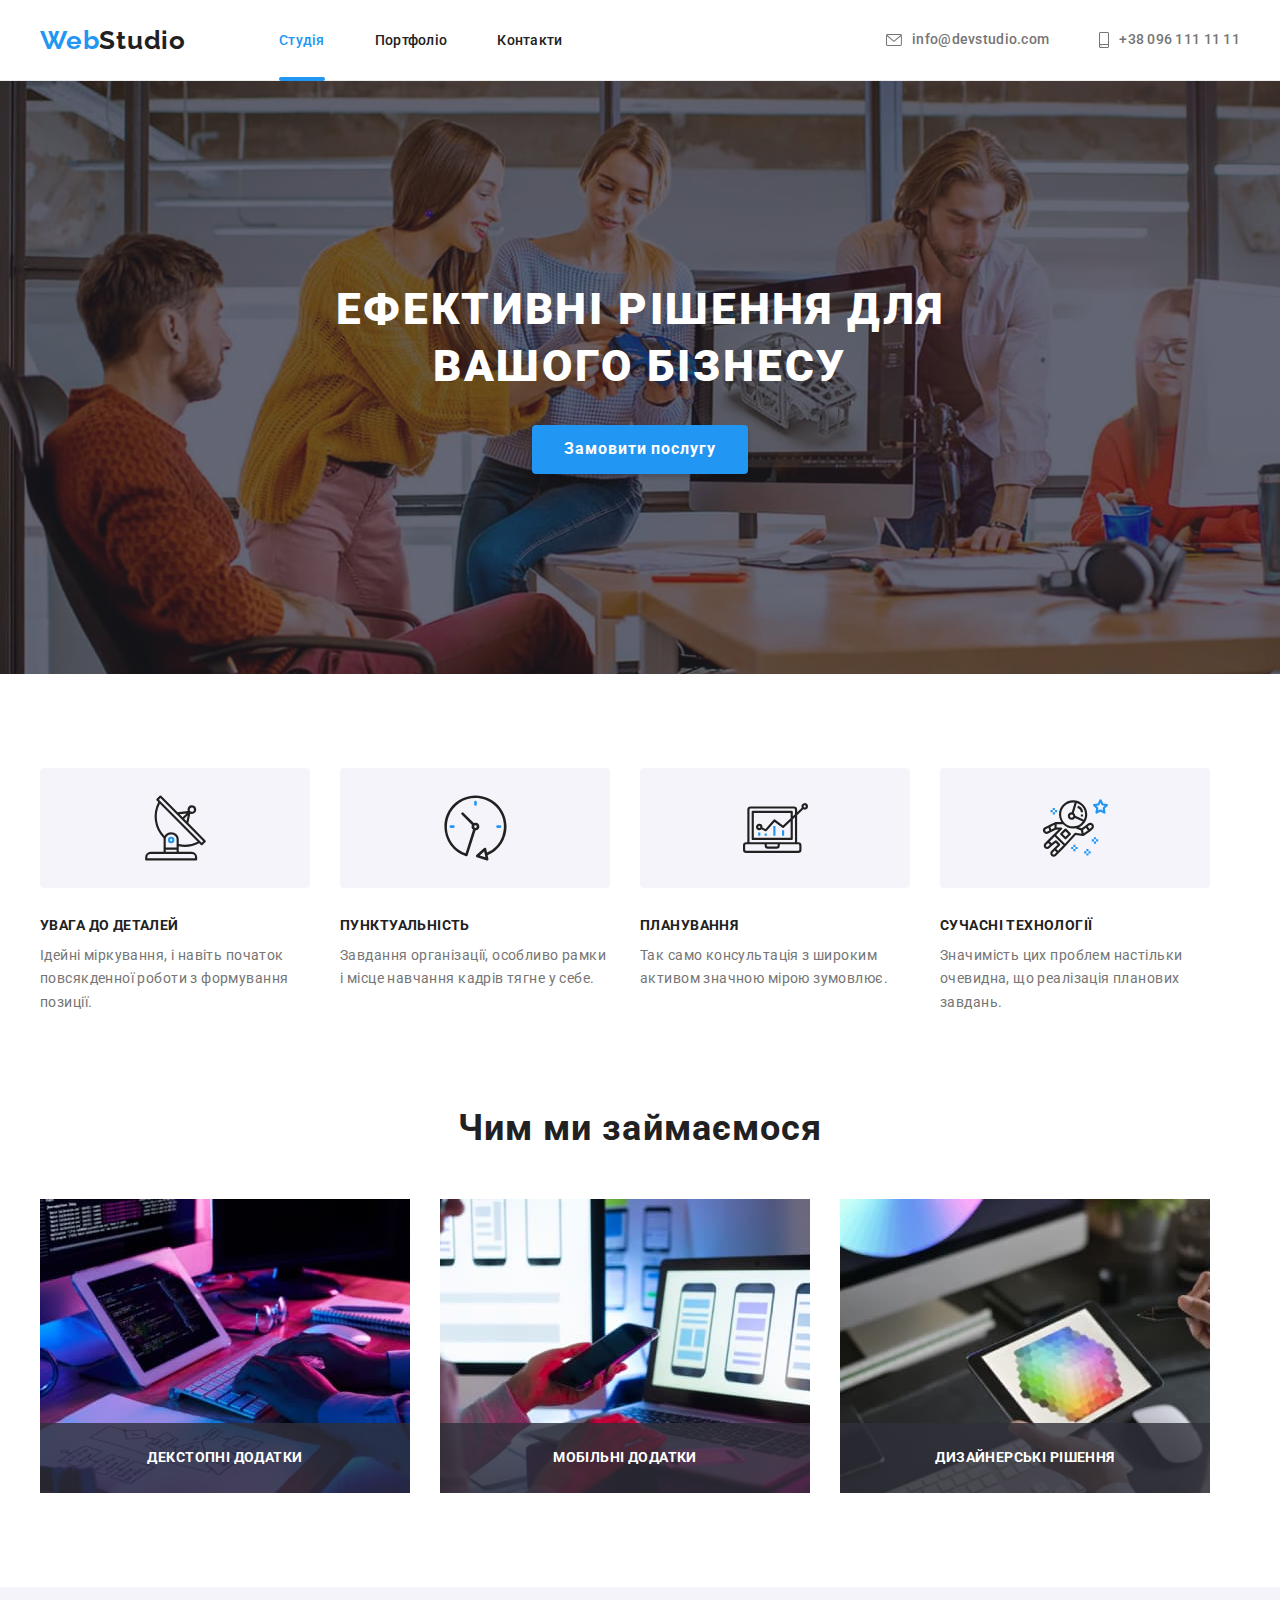
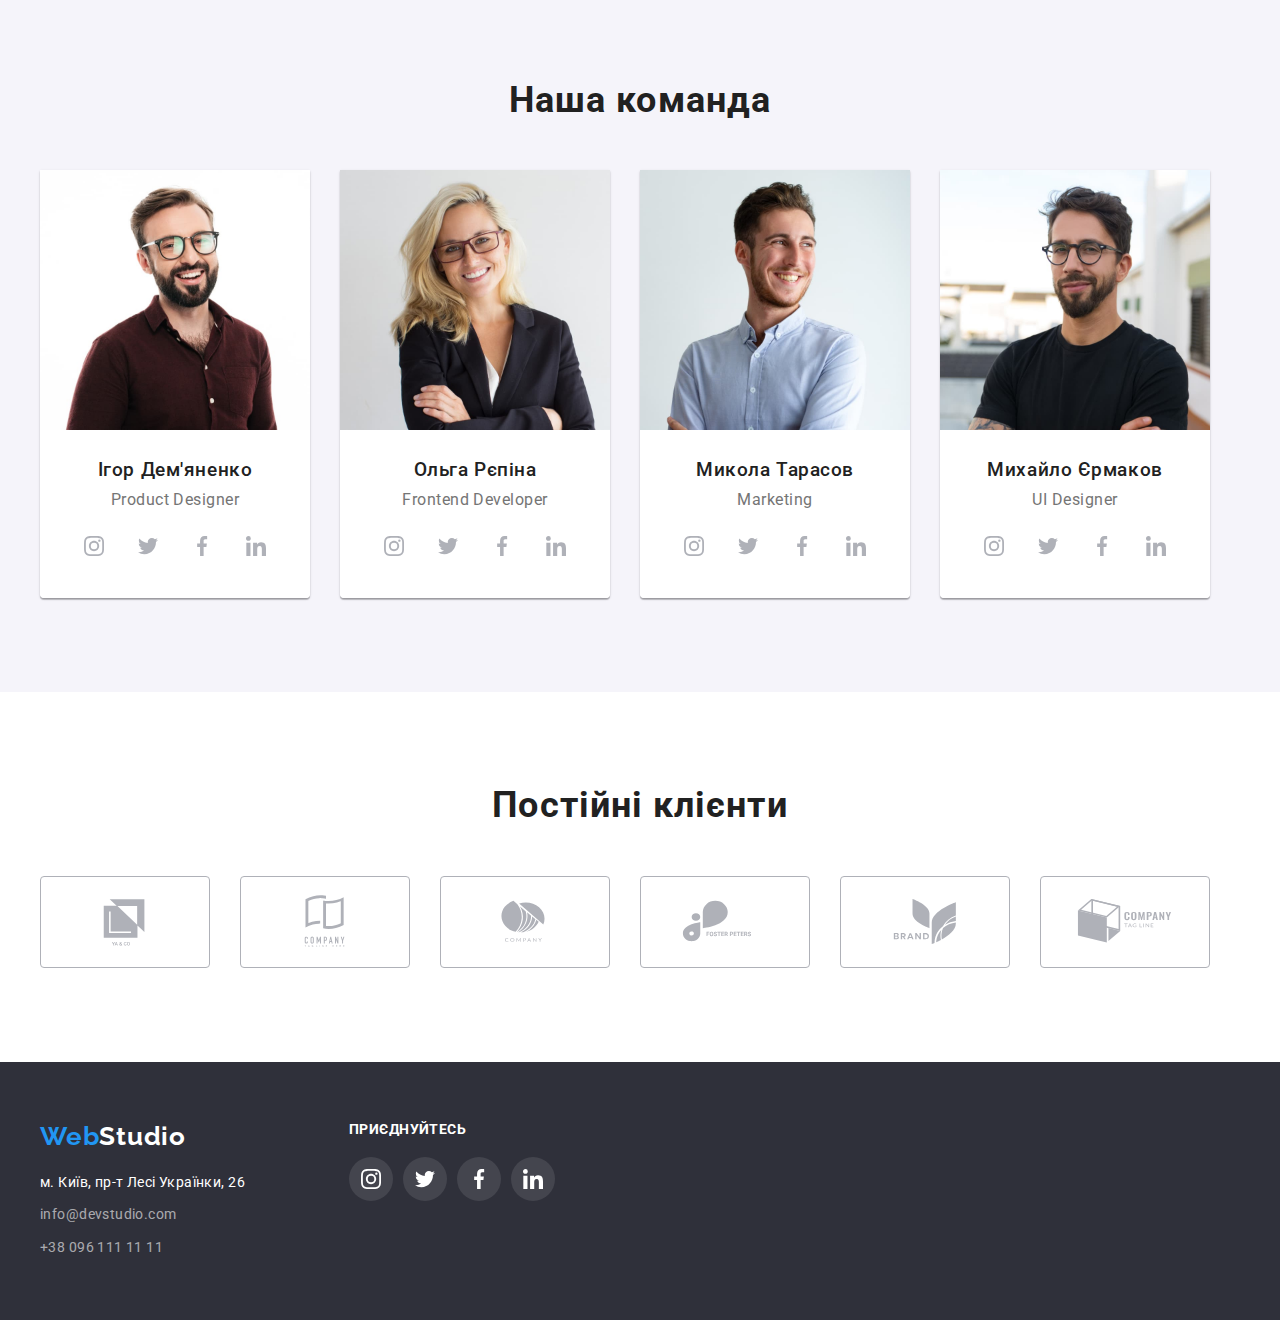
==== commit 0a2cb1b0: "Small fixes" ====
--- a/index.html
+++ b/index.html
@@ -12,6 +12,7 @@
       href="https://cdnjs.cloudflare.com/ajax/libs/modern-normalize/1.0.0/modern-normalize.min.css"
     />
 
+    <link href="https://fonts.googleapis.com/css2?family=Raleway:wght@700&family=Roboto:wght@400;500;700;900&display=swap" rel="stylesheet" />
     <link href="css/styles.css" rel="stylesheet" />
   </head>
 
@@ -439,6 +440,6 @@
       </div>
     </div>
 
-    <script src="../js/modal.js"></script>
+    <script src="./js/modal.js"></script>
   </body>
 </html>
--- a/css/styles.css
+++ b/css/styles.css
@@ -1,5 +1,3 @@
-@import url("https://fonts.googleapis.com/css2?family=Raleway:wght@700&family=Roboto:wght@400;500;700;900&display=swap");
-
 /* CSS variables */
 :root {
   --color-blue: #2196f3;
@@ -92,6 +90,13 @@
   line-height: 1.8;
   letter-spacing: 0.06em;
   padding: 10px 32px;
+  box-shadow: 0px 4px 4px rgba(0, 0, 0, 0.15);
+  border-radius: 4px;
+}
+
+.btn-primary:hover,
+.btn-primary:focus {
+  background-color: #188CE8;
 }
 
 .btn-secondary {
@@ -396,13 +401,11 @@
 }
 
 .project-item {
-  border: 1px solid #eeeeee;
   max-width: 370px;
 }
 
-.project-link:hover figure,
-.project-link:focus figure {
-  overflow: hidden;
+.project-item:hover,
+.project-item:focus {
   box-shadow: 0px 1px 1px rgba(0, 0, 0, 0.12), 0px 4px 4px rgba(0, 0, 0, 0.06),
     1px 4px 6px rgba(0, 0, 0, 0.16);
 }
@@ -413,6 +416,8 @@
 }
 
 .project-content {
+  border: 1px solid #eeeeee;
+  border-top: none;
   padding: 24px 20px;
 }
 
@@ -531,7 +536,7 @@
 
 .is-hidden {
   opacity: 0;
-  visibility: 0;
+  visibility: hidden;
   pointer-events: none;
 }
 
